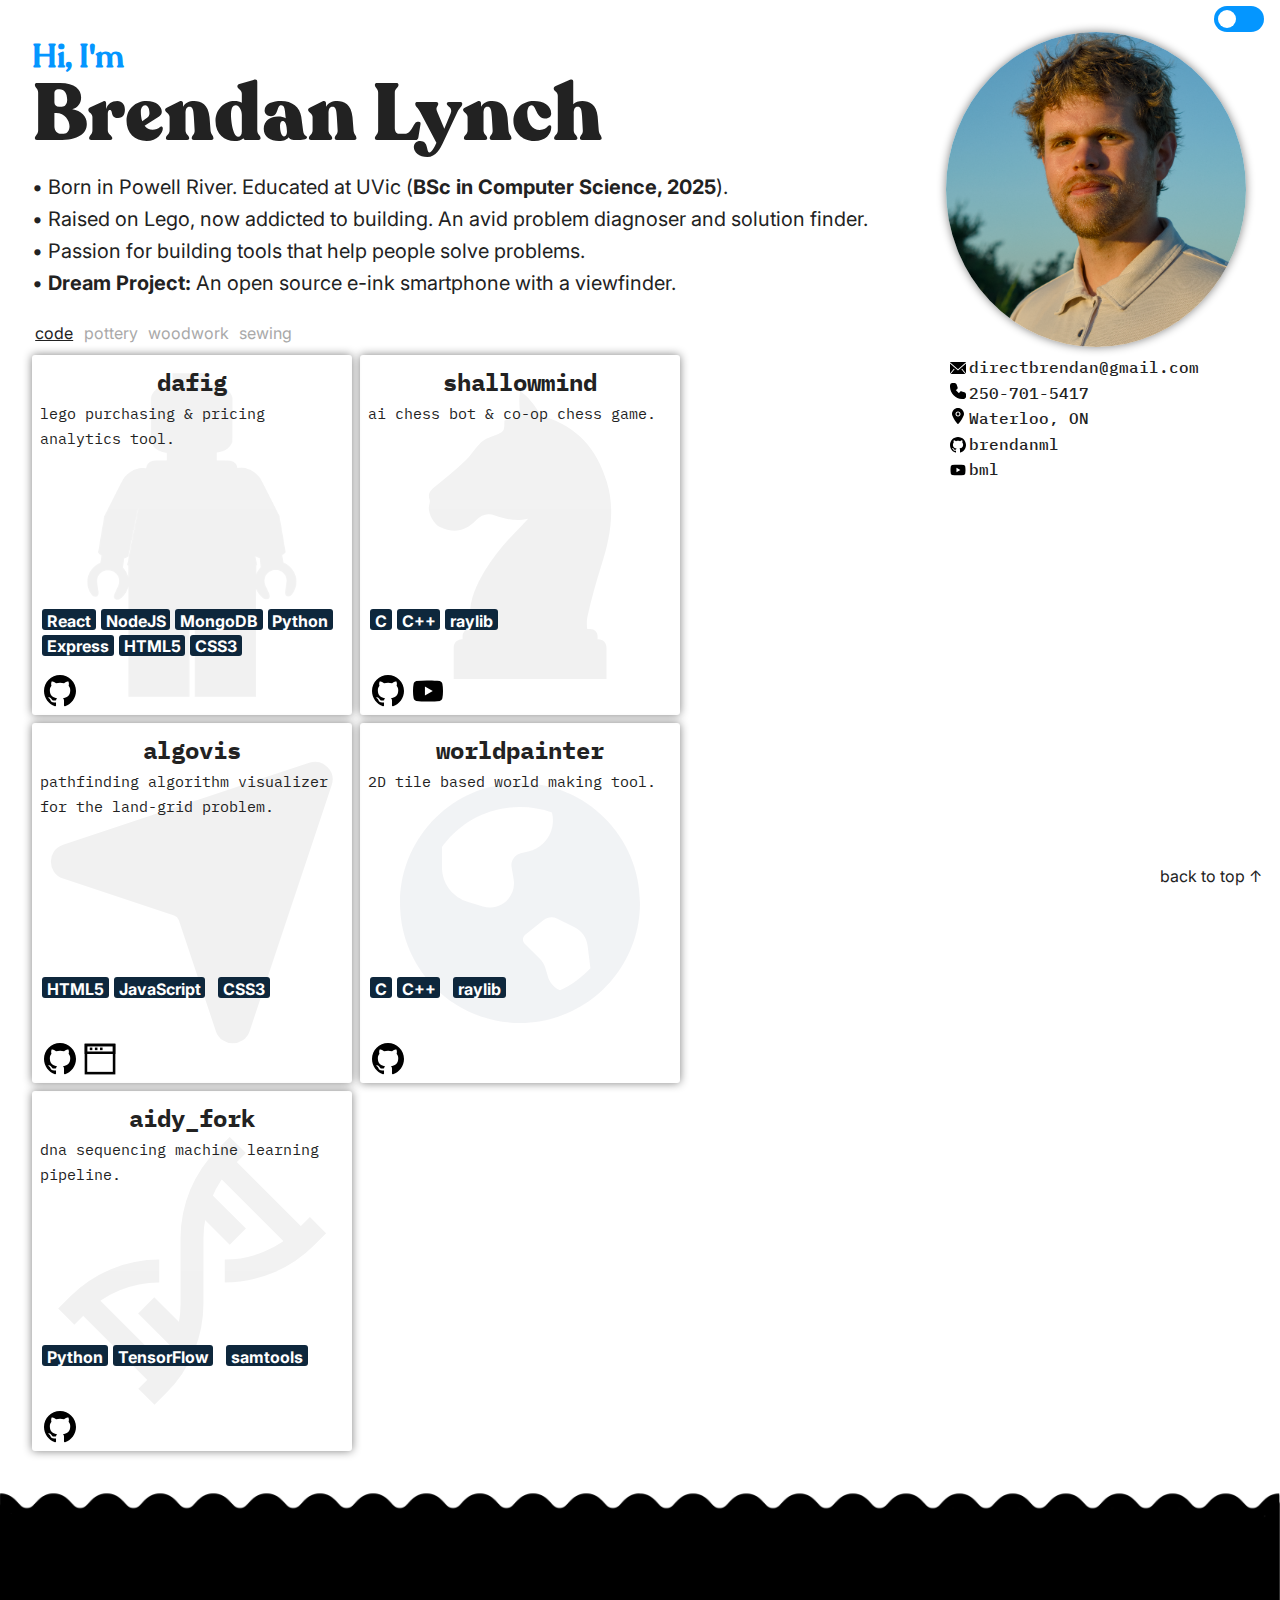
==== index.html @ 60962d6b "smaller profile image" ====
<!DOCTYPE html>
<html lang="en">
<head>
    <meta charset="UTF-8">
    <meta name="viewport" content="width=device-width, initial-scale=1.0">
    <title>Brendan Lynch</title>
    <link rel="stylesheet" href="./styles.css">
    <script src="script.js" defer></script>
</head>
<body>
    <nav>
        <div id="rhs">
            <label id="darkmode-switch" class="switch">
                <input type="checkbox" id="darkModeToggle">
                <span class="slider"></span>
            </label>
        </div>
    </nav>
    
    <main>
        <div class="content">
            <div id="lhs">
                <div>
                    <h4 class="hi-im">Hi, I'm</h4>  
                    <h1 class="name">Brendan Lynch</h1>
                    <p>&bull; Born in Powell River. Educated at UVic (<b>BSc in Computer Science, 2025</b>).</p>
                    <p>&bull; Raised on Lego, now addicted to building. An avid problem diagnoser and solution finder.</p>
                    <p>&bull; Passion for building tools that help people solve problems.</p>
                    <p>&bull; <b>Dream Project:</b> An open source e-ink smartphone with a viewfinder.</p>
                </div>
                <div id="filters">
                    <ul>
                        <li id="code" class="selected">code</li>
                        <li id="pottery">pottery</li>
                        <li id="woodwork">woodwork</li>
                        <li id="sewing">sewing</li>
                        <!-- <li id="photography">photography</li>
                        <li id="volunteering">volunteering</li>
                        <li id="travel">travel</li>
                        <li id="books">books</li> -->
                    </ul>
                </div>
            </div>
            <img class="headshot" src="assets/headshot2-small.png" alt="">
            <ul class="contact">
                <li class="clickable"><a href="mailto:directbrendan@gmail.com?subject=Job%20Interview%20Request">
                    <img class="contact-icon" src="assets/email.svg" alt="">directbrendan@gmail.com
                </a></li>
                <li class="">
                    <img class="contact-icon" src="assets/phone.svg" alt="">250-701-5417
                </li>
                <li class="">
                    <img class="contact-icon" src="assets/location.svg" alt="">Waterloo, ON
                </li>
                <li class="clickable"><a href="https://github.com/brendanml">
                    <img class="contact-icon" src="assets/github.svg" alt="">brendanml
                </a></li>
                <li class="clickable"><a href="https://www.youtube.com/@uhhbml">
                    <img class="contact-icon" src="assets/youtube.svg" alt="">bml
                </a></li>
            </ul>
            <div id="code-container" class="card-container active">
                <div id="dafig" class="card">
                    <div class="card-content">
                        <div>
                            <h3>dafig</h3>
                            <p>lego purchasing & pricing analytics tool.</p>
                        </div>
                        <div class="foot">
                            <ul class="tool-container">
                                <li class="tool">React</li>
                                <li class="tool">NodeJS</li>
                                <li class="tool">MongoDB</li>
                                <li class="tool">Python</li>
                                <li class="tool">Express</li>
                                <li class="tool">HTML5</li>
                                <li class="tool">CSS3</li>
                            </ul>
                            <ul class="external-links">
                                <li><a href="https://github.com/brendanml/dafig"><img class="link-icon" src="assets/github.svg" alt=""></a></li>
                                <!-- <li><img class="link-icon" src="assets/youtube.svg" alt=""></li> -->
                            </ul>
                        </div>
                    </div>
                    <img class="bg-img" src="assets/minfig.png" alt="">
                </div>
                <div id="shallowmind" class="card">
                    <div class="card-content">
                        <div>
                            <h3>shallowmind</h3>
                            <p>ai chess bot & co-op chess game.</p>
                        </div>
                        <div class="foot">
                            <ul class="tool-container">
                                <li class="tool">C</li>
                                <li class="tool">C++</li>
                                <li class="tool">raylib</li>
                            </ul>
                            <ul class="external-links">
                                <li><a href="https://github.com/brendanml/shallowmind"><img class="link-icon" src="assets/github.svg" alt=""></a></li>
                                <li><a href="https://www.youtube.com/watch?v=kNM1cPyCSfA&t=18s"><img class="link-icon" src="assets/youtube.svg" alt=""></a></li>
                            </ul>
                        </div>
                    </div>
                    <img class="bg-img" src="assets/chess.svg" alt="">
                </div>
                <div id="algovis" class="card">
                    <div class="card-content">
                        <div>
                            <h3>algovis</h3>
                            <p>pathfinding algorithm visualizer for the land-grid problem.</p>
                        </div>
                        <div class="foot">
                            <ul class="tool-container">
                                <li class="tool">HTML5</li>
                                <li class="tool">JavaScript<li>
                                <li class="tool">CSS3</li>
                            </ul>
                            <ul class="external-links">
                                <li><a href="https://github.com/brendanml/algovis"><img class="link-icon" src="assets/github.svg" alt=""></a></li>
                                <li><a href="https://brendanml.github.io/algovis/"><img class="link-icon" src="assets/website.svg" alt=""></a></li>
                                <!-- <li><img class="link-icon" src="assets/youtube.svg" alt=""></li> -->
                            </ul>
                        </div>
                    </div>
                    <img class="bg-img" src="assets/algovis.svg" alt="">
                </div>
                <div id="worldpainter" class="card">
                    <div class="card-content">
                        <div>
                            <h3>worldpainter</h3>
                            <p>2D tile based world making tool.</p>
                        </div>
                        <div class="foot">
                            <ul class="tool-container">
                                <li class="tool">C</li>
                                <li class="tool">C++<li>
                                <li class="tool">raylib</li>
                            </ul>
                            <ul class="external-links">
                                <li><a href="https://github.com/brendanml/worldpainter"><img class="link-icon" src="assets/github.svg" alt=""></a></li>
                                <!-- <li><img class="link-icon" src="assets/youtube.svg" alt=""></li> -->
                            </ul>
                        </div>
                    </div>
                    <img class="bg-img" src="assets/world.svg" alt="">
                </div>
                <div id="aidy" class="card">
                    <div class="card-content">
                        <div>
                            <h3>aidy_fork</h3>
                            <p>dna sequencing machine learning pipeline.</p>
                        </div>
                        <div class="foot">
                            <ul class="tool-container">
                                <li class="tool">Python</li>
                                <li class="tool">TensorFlow<li>
                                <li class="tool">samtools<li>
                            </ul>
                            <ul class="external-links">
                                <li><a href="https://github.com/brendanml/aidy_fork"><img class="link-icon" src="assets/github.svg" alt=""></a></li>
                                <!-- <li><img class="link-icon" src="assets/youtube.svg" alt=""></li> -->
                            </ul>
                        </div>
                    </div>
                    <img class="bg-img" src="assets/dna.svg" alt="">
                </div>
            
            </div>
                
            <div id="woodwork-container" class="card-container">
                <div class="card">
                    <div class="card-content">
                        <h3>kitchen cart</h3>
                        <p>A cart I made in summer 2023 with one broken arm.</p>
                    </div>
                    <img class="gram" src="assets/kitchen_cart.jpeg" alt="">
                </div>
            </div>
            <div id="sewing-container" class="card-container">
                <div class="card">
                    <div class="card-content">
                        <h3>tool roll</h3>
                        <p>a gift I made for my girlfriend.</p>
                    </div>
                    <img class="gram" src="assets/tool_roll.png" alt="">
                </div>
                <div class="card">
                    <div class="card-content">
                        <h3>tote bag</h3>
                        <p>my first project.</p>
                    </div>
                    <img class="gram" src="assets/tote.png" alt="">
                </div>
            </div>
            <div id="pottery-container" class="card-container">
                <div class="card">
                    <div class="card-content">
                        <h3>bowl</h3>
                        <p>Thrown on the wheel.</p>
                    </div>
                    <img class="gram" src="assets/bowl.png" alt="">
                </div>
                <div class="card">
                    <div class="card-content">
                        <h3>pitcher</h3>
                        <p>slab rolled, scored and slipped.</p>
                    </div>
                    <img class="gram" src="assets/pitcher.png" alt="">
                </div>
                <div class="card">
                    <div class="card-content">
                        <h3>duck</h3>
                        <p>double pinch pot.</p>
                    </div>
                    <img class="gram" src="assets/duck.png" alt="">
                </div>
                <div class="card">
                    <div class="card-content">
                        <h3>mug</h3>
                        <p>an attempt at "stoneware".</p>
                    </div>
                    <img class="gram" src="assets/mug.png" alt="">
                </div>
                <div class="card">
                    <div class="card-content">
                        <h3>mushroom pot</h3>
                        <p>my first completed project.</p>
                    </div>
                    <img class="gram" src="assets/mushroom.png" alt="">
                </div>
                <div class="card">
                    <div class="card-content">
                        <h3>dish tool holder</h3>
                        <p>stylish with utility.</p>
                    </div>
                    <img class="gram" src="assets/dishtool.png" alt="">
                </div>
            </div>
            <div id="photography-container" class="card-container">
                <div class="card">
                    <h3>dafig</h3>
                    <p>Lego purchasing & pricing analytics tool.</p>
                </div>
            </div>
            <div id="volunteering-container" class="card-container">
                <div class="card">
                    <h3>dafig</h3>
                    <p>Lego purchasing & pricing analytics tool.</p>
                </div>
            <div id="travel-container" class="card-container">
                <div class="card">
                    <h3>dafig</h3>
                    <p>Lego purchasing & pricing analytics tool.</p>
                </div>
            </div>
            <div id="books-container" class="card-container">
                <div class="card">
                    <h3>dafig</h3>
                    <p>Lego purchasing & pricing analytics tool.</p>
                </div>
            </div>
        </div>
        
        <div id="back-to-top">
            back to top &#8593
        </div>
    </main>
    <img class="waves" src="assets/waves.svg" alt="">
    <!-- <div class="stomach">
        <h1>Brendan Lynch</h1>
        <div class="section intro">
            <h2>Me in 10 seconds</h2>
            <ul>
                <li>I've worked as a letter carrier and a furniture maker.</li>
                <li>I'm driven by building. Woodwork, sewing, pottery, and programming.</li>
                <li>Born in Powell River and raised in the Cowichan Valley. I now live in beautiful Victoria, BC</li>
            </ul>
        </div>
        <div class="section">
            <h2>Want to know more??</h2>
        </div>
        <div class="section">
            <h2>what I'm doing now</h2>
        </div>
    </div>
    <div class="foot"></div> -->
</body>
</html>
---- styles.css ----
@import url('https://fonts.googleapis.com/css2?family=Inter:ital,opsz,wght@0,14..32,100..900;1,14..32,100..900&display=swap');
@import url('https://fonts.googleapis.com/css2?family=IBM+Plex+Mono:ital,wght@0,100;0,200;0,300;0,400;0,500;0,600;0,700;1,100;1,200;1,300;1,400;1,500;1,600;1,700&family=Inter:ital,opsz,wght@0,14..32,100..900;1,14..32,100..900&display=swap');
@font-face {
  font-family: 'Recoleta-Light';
  src: url('fonts/Recoleta\ Light.otf') format('opentype'); 
  font-weight: normal;
  font-style: normal;
}
@font-face {
  font-family: 'Recoleta-Black';
  src: url('fonts/Recoleta\ Black.otf') format('opentype'); 
  font-weight: normal;
  font-style: normal;
}
@font-face {
  font-family: 'Recoleta-Medium';
  src: url('fonts/Recoleta\ Medium.otf') format('opentype'); 
  font-weight: normal;
  font-style: normal;
}

   :root {
    /* Colors */
    --bg-color: #ffffff;
    --text-color: #222222;
    --accent-color: #0496FF;
    --accent-color-two: #0E273C;
    --shadow-color: grey;
    
    /* Typography */
    --font-primary: 'Inter', sans-serif;
    --font-secondary: "IBM Plex Mono", serif;
    --font-heading-light: 'Recoleta-Light', serif;
    --font-heading-medium: 'Recoleta-Medium', serif;
    --font-heading-bold: 'Recoleta-Black', serif;
    --font-size-base: 16px;
    --line-height-base: 1.6;
    --bg-filter: brightness(1);
    --bg-filter-dark: brightness(1);
    
    /* Misc */
    --border-radius: 3px; /* Global radius for buttons, cards, etc. */
    --nav-height: 2rem;
    --content-margin: 2rem;
    --grid-gap: .5rem;
  }
  /* Dark mode */
  .dark-mode {
    --bg-color: #1e1b1b;
    --text-color: #ffffff;
    --accent-color: #A167A5;
    --accent-color-two: #254a69;
    --shadow-color: rgb(72, 70, 70);
    --bg-filter: invert(88.1%) hue-rotate(90deg);
    --bg-filter-dark: invert(20%);
  }
  
  
  /* ---------------------------
     2) Reset / Base Styles
     --------------------------- */
  * {
    margin: 0;
    padding: 0;
    box-sizing: border-box;
  }
  
  html {
    font-size: 100%; /* 16px by default in most browsers */
  }
  
  body {
    background-color: var(--color-bg);
    color: var(--color-text);
    font-family: var(--font--primary);
    font-size: var(--font-size-base);
    line-height: var(--line-height-base);
    margin: 0;
    padding: 0;
  }
  
  /* ---------------------------
     3) Typography
     --------------------------- */
  h1, h2, h3, h4, h5, h6 {
    font-weight: 700; /* Bold headings */
    margin-bottom: 0.5em;
  }
  
  p {
    font-size: clamp(16px, 2vw, 20px);
  }

  b, strong {
    font-weight: bold;
    font-size: inherit; /* Prevents size changes */
  }


  


  ul, li {
    margin: 0;
    padding: 0;
  }
  
  
  a {
    color: var(--color-accent);
    text-decoration: none;
    transition: color 0.2s;
  }
  
  /* ---------------------------
     4) Utility Classes
     --------------------------- */
  
  /* Center a container with fixed width */
  .container {
    max-width: 800px; /* Adjust to preference */
    margin: 0 auto;
    padding: 1rem;
  }
  
  /* Simple button style */
  .btn {
    display: inline-block;
    padding: 0.5rem 1rem;
    background-color: var(--color-accent);
    color: #fff;
    border: none;
    border-radius: var(--border-radius);
    cursor: pointer;
    font: inherit;
    text-decoration: none;
    transition: background-color 0.2s;
  }
  
  .btn:hover {
    background-color: darken(var(--color-accent), 10%);
  }
  
  /* Basic footer at the bottom */
  footer {
    text-align: center;
    padding: 1rem 0;
    border-top: 1px solid #ddd;
    margin-top: 2rem;
    font-size: 0.9rem;
    color: #777;
  }

  /* MY STYLICS */
  
  body {
    font-family: var(--font-primary);
    display: grid;
    background-color: var(--bg-color);
    color: var(--text-color);
    transition: background 0.3s ease, color 0.3s ease;
 }



/* DARK MODE SWITCH */
.switch {
  position: relative;
  display: inline-block;
  width: 50px;
  height: 26px;
}

/* Hide default checkbox */
.switch input {
  opacity: 0;
  width: 0;
  height: 0;
}

/* Slider (switch appearance) */
.slider {
  position: absolute;
  cursor: pointer;
  top: 0;
  left: 0;
  right: 0;
  bottom: 0;
  background-color: var(--accent-color);
  border-radius: 14px;
  transition: 0.3s;
}

/* Circle inside the slider */
.slider::before {
  content: "";
  position: absolute;
  width: 18px;
  height: 18px;
  left: 4px;
  bottom: 4px;
  background-color: white;
  border-radius: 50%;
  transition: 0.3s;
}

/* Move toggle when checked */
input:checked + .slider {
  background-color: var(--accent-color);
}

input:checked + .slider::before {
  transform: translateX(24px);
}


/* NAV STUFF */

nav {
  display: grid;
  grid-template-columns: 1fr 1fr;
  align-items: end;
  height: var(--nav-height);
}

#rhs {
  grid-column: 2;
  display: flex;
  flex-direction: row;
  justify-content: flex-end;
  align-items: center;
}

nav h2 {
  line-height: .5;
  width: max-content;
  /* font-family: var(--font-heading-light); */
  font-weight: normal;
  margin: 0;
  padding: 0;
  font-size: 1rem;
  line-height: .3;
}

nav div {
  align-items: end;
  padding: 0rem 1rem;
}

#toggle-content:hover {
  cursor: pointer;
  text-decoration: underline;
}

.contact {
  grid-row: 2;
  grid-column: 2;
  font-weight: 500;
  font-family: var(--font-secondary);
}

.contact li{
  color: var(--text-color);
}

.contact a {
  display: flex;
  flex-direction: row;
  align-items: center;
}

.contact-icon {
  width: 16px;
  margin-right: 3px;
  filter: var(--bg-filter);
}

.contact .clickable:hover {
  cursor: pointer;
  text-decoration: underline;
}

/* intro */

.headshot {
  max-width: 300px;
  border-radius: 50%;
  grid-column: 2;
  align-self: flex-start;
  justify-self: flex-start;
  /* border: 1px solid black; */
  /* box-shadow: 1 1 1; */
  box-shadow: 0 0 10px var(--shadow-color);
}

#lhs {
  display: flex;
  flex-direction: column;
  justify-content: space-between;
  height: 100%;
}


.hi-im {
  font-family: var(--font-heading-medium);
  color: var(--accent-color);
  font-size: 2rem;
  padding: 0;
  margin: 0;
  /* line-height: 6rem; */

}

.name {
  font-family: var(--font-heading-bold);
  font-size: 5rem;
  line-height: 4rem;
  margin-bottom: 1.5rem;
}

h1 {
  font-weight: 100;
  font-family: var(--font-heading-bold);
  font-size: 5rem;
  padding: 0;
  margin: 0;
  text-align: left;
}


/* MAIN CONTENT */


.content {
  display: grid;
  grid-template-columns: 3fr 1fr;
  align-items: start;
  margin: 0 var(--content-margin);
  gap: var(--grid-gap);
}

.card-container {
  display: none;
}

.card-container.active {
  display: flex;
  grid-row: 2;
  grid-column: 1;
  flex-direction: row;
  flex-wrap: wrap;
  gap: var(--grid-gap);
  width: 100%; /* Ensure it stays inside its grid cell */
}


.card title {
  display: inline-block;
}
.card {
  width: 320px;
  height: 360px;
  position: relative; /* Ensures the image is positioned within */
  /* border: 1px solid black; */
  border-radius: var(--border-radius);
  box-shadow: 0 0 10px var(--shadow-color);
  box-sizing: border-box;
  overflow: hidden;
}

.card .bg-img {
  position: absolute;
  top: 50%;
  left: 50%;
  transform: translate(-50%, -50%);
  width: auto;
  height: auto;
  max-width: 90%;
  max-height: 90%;
  opacity: 5%;
  object-fit: contain;
  filter: var(--bg-filter);
  z-index: -1;
}

.card .gram {
  opacity: 100%;
  max-width: 100%;
  max-height: 100%;
  position: absolute;
  top: 50%;
  left: 50%;
  transform: translate(-50%, -50%);
  width: 100%;
  height: 100%;
  object-fit: cover;
}

.card .card-content {
  display: flex;
  flex-direction: column;
  height: 100%;
  justify-content: space-between;
  padding: .5rem;;
}

.foot {
  position: absolute;
  top: 70%;
  display: flex;
  height: 30%;
  flex-direction: column;
  justify-content: space-between;
}

.gram:hover {
  opacity: 10%;
}



.card h3 {
  font-family: var(--font-secondary);
  font-size: 1.5rem;
  margin: 0;
  padding: 0;
  text-align: center;
}

.card p {
  font-size: .95rem;
  font-family: var(--font-secondary);
}

/* #dafig img:hover {
  cursor: pointer;
  content: url('assets/dafig.png');
  opacity: 100%;
  height: 100%;
  width: 100%;
} */

.tool-container {
  width: 100%;
  display: flex;
  flex-wrap: wrap;
  margin-bottom: .5rem;
}

.tool {
  display: inline;
  padding: .2rem 0.3rem 0 0.3rem;
  line-height: 1.1rem;
  margin: 0.15rem;
  font-weight: bold;
  border-radius: 3px;
  background-color: var(--accent-color-two);
  color: white;
}


#filters {
  text-align: left; /* Moves text left */
  padding: 0;
  margin: 0;
  width: 100%;
}


#filters ul,li {
  list-style-type: none;
  padding: 0; /* Remove default browser padding */
  margin: 0; /* Extra safety */
  width: max-content;
  padding: 0px 4px;
  list-style-position: inside; /* Ensures the bullet points are inside the box */
  color: darkgrey;
}

#filters li{
  display: inline-block;
  width: auto;
  padding: 0 .2rem;
  margin: 0;
}

#filters ul {
  padding: 0;
  margin: 0;
}

#filters li:hover {
  cursor: pointer;
  color: var(--text-color);
}

.selected {
  text-decoration: underline;
  color: var(--text-color);
  margin: 0;
  padding: 0;
  /* border: 1px solid black;
  border-radius: 5px; */
}

#back-to-top {
  position: fixed;
  bottom: 10px;
  right: 10px;
  cursor: pointer;
  padding: 0 .5rem;
  background-color: var(--bg-color);
  color: var(--text-color);
}

#back-to-top:hover {
  text-decoration: underline;
}


/* LINKS */

.external-links  {
  display: flex;
  flex-direction: row;
}

.link-icon {
  width: 32px;
  cursor: pointer;
  filter: var(--bg-filter);
  /* change z axis */
}

.waves {
  margin-top: 2rem;
  width: 100%;
  filter: var(--bg-filter-dark);
  z-index: -1;
}
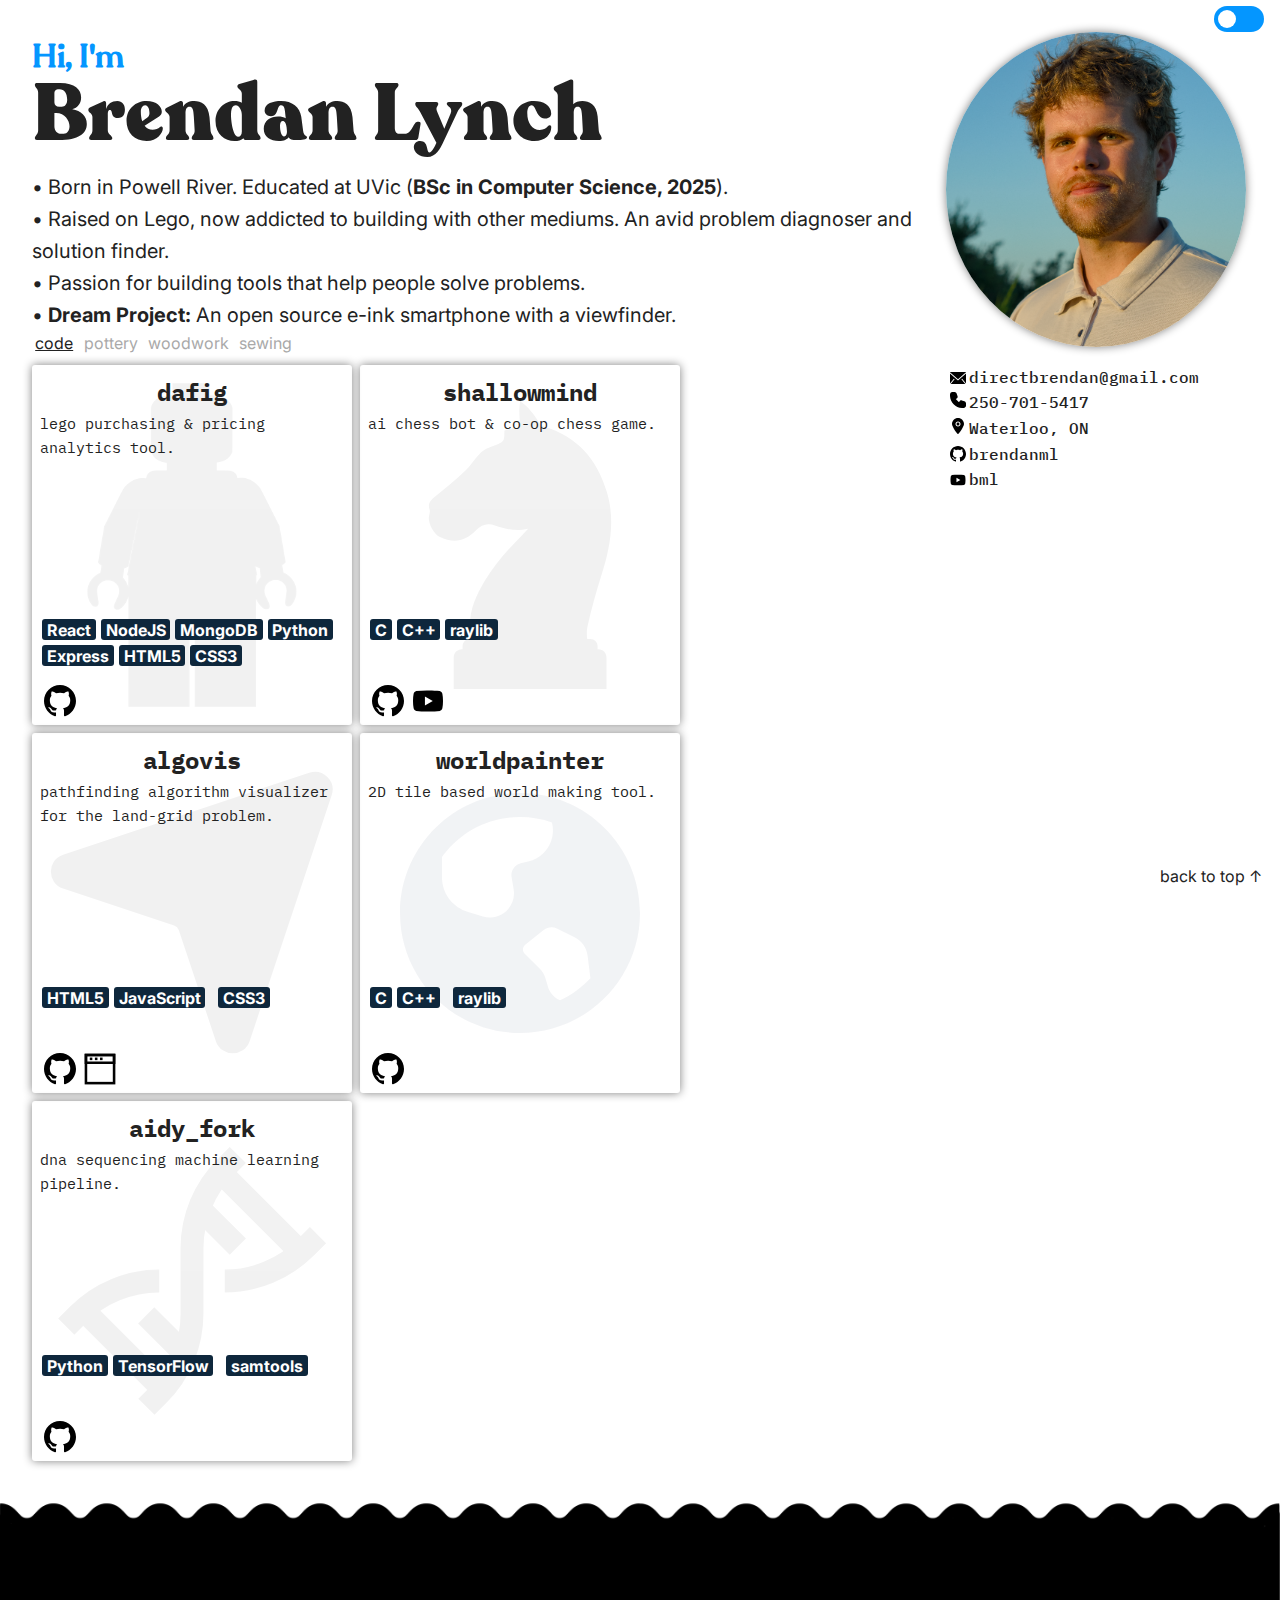
==== commit b17f39c5: "updated youtube timestamp, intro paragraph" ====
--- a/index.html
+++ b/index.html
@@ -6,6 +6,8 @@
     <title>Brendan Lynch</title>
     <link rel="stylesheet" href="./styles.css">
     <script src="script.js" defer></script>
+    <link rel="icon" href="/assets/duck-favi.png" type="image/x-icon">
+    <link rel="shortcut icon" href="/assets/duck-favi.png" type="image/x-icon">
 </head>
 <body>
     <nav>
@@ -24,7 +26,7 @@
                     <h4 class="hi-im">Hi, I'm</h4>  
                     <h1 class="name">Brendan Lynch</h1>
                     <p>&bull; Born in Powell River. Educated at UVic (<b>BSc in Computer Science, 2025</b>).</p>
-                    <p>&bull; Raised on Lego, now addicted to building. An avid problem diagnoser and solution finder.</p>
+                    <p>&bull; Raised on Lego, now addicted to building with other mediums. An avid problem diagnoser and solution finder.</p>
                     <p>&bull; Passion for building tools that help people solve problems.</p>
                     <p>&bull; <b>Dream Project:</b> An open source e-ink smartphone with a viewfinder.</p>
                 </div>
@@ -41,7 +43,7 @@
                     </ul>
                 </div>
             </div>
-            <img class="headshot" src="assets/headshot2-small.png" alt="">
+            <img class="headshot" src="assets/headshot-small.png" alt="">
             <ul class="contact">
                 <li class="clickable"><a href="mailto:directbrendan@gmail.com?subject=Job%20Interview%20Request">
                     <img class="contact-icon" src="assets/email.svg" alt="">directbrendan@gmail.com
@@ -98,7 +100,7 @@
                             </ul>
                             <ul class="external-links">
                                 <li><a href="https://github.com/brendanml/shallowmind"><img class="link-icon" src="assets/github.svg" alt=""></a></li>
-                                <li><a href="https://www.youtube.com/watch?v=kNM1cPyCSfA&t=18s"><img class="link-icon" src="assets/youtube.svg" alt=""></a></li>
+                                <li><a href="https://www.youtube.com/watch?v=kNM1cPyCSfA"><img class="link-icon" src="assets/youtube.svg" alt=""></a></li>
                             </ul>
                         </div>
                     </div>
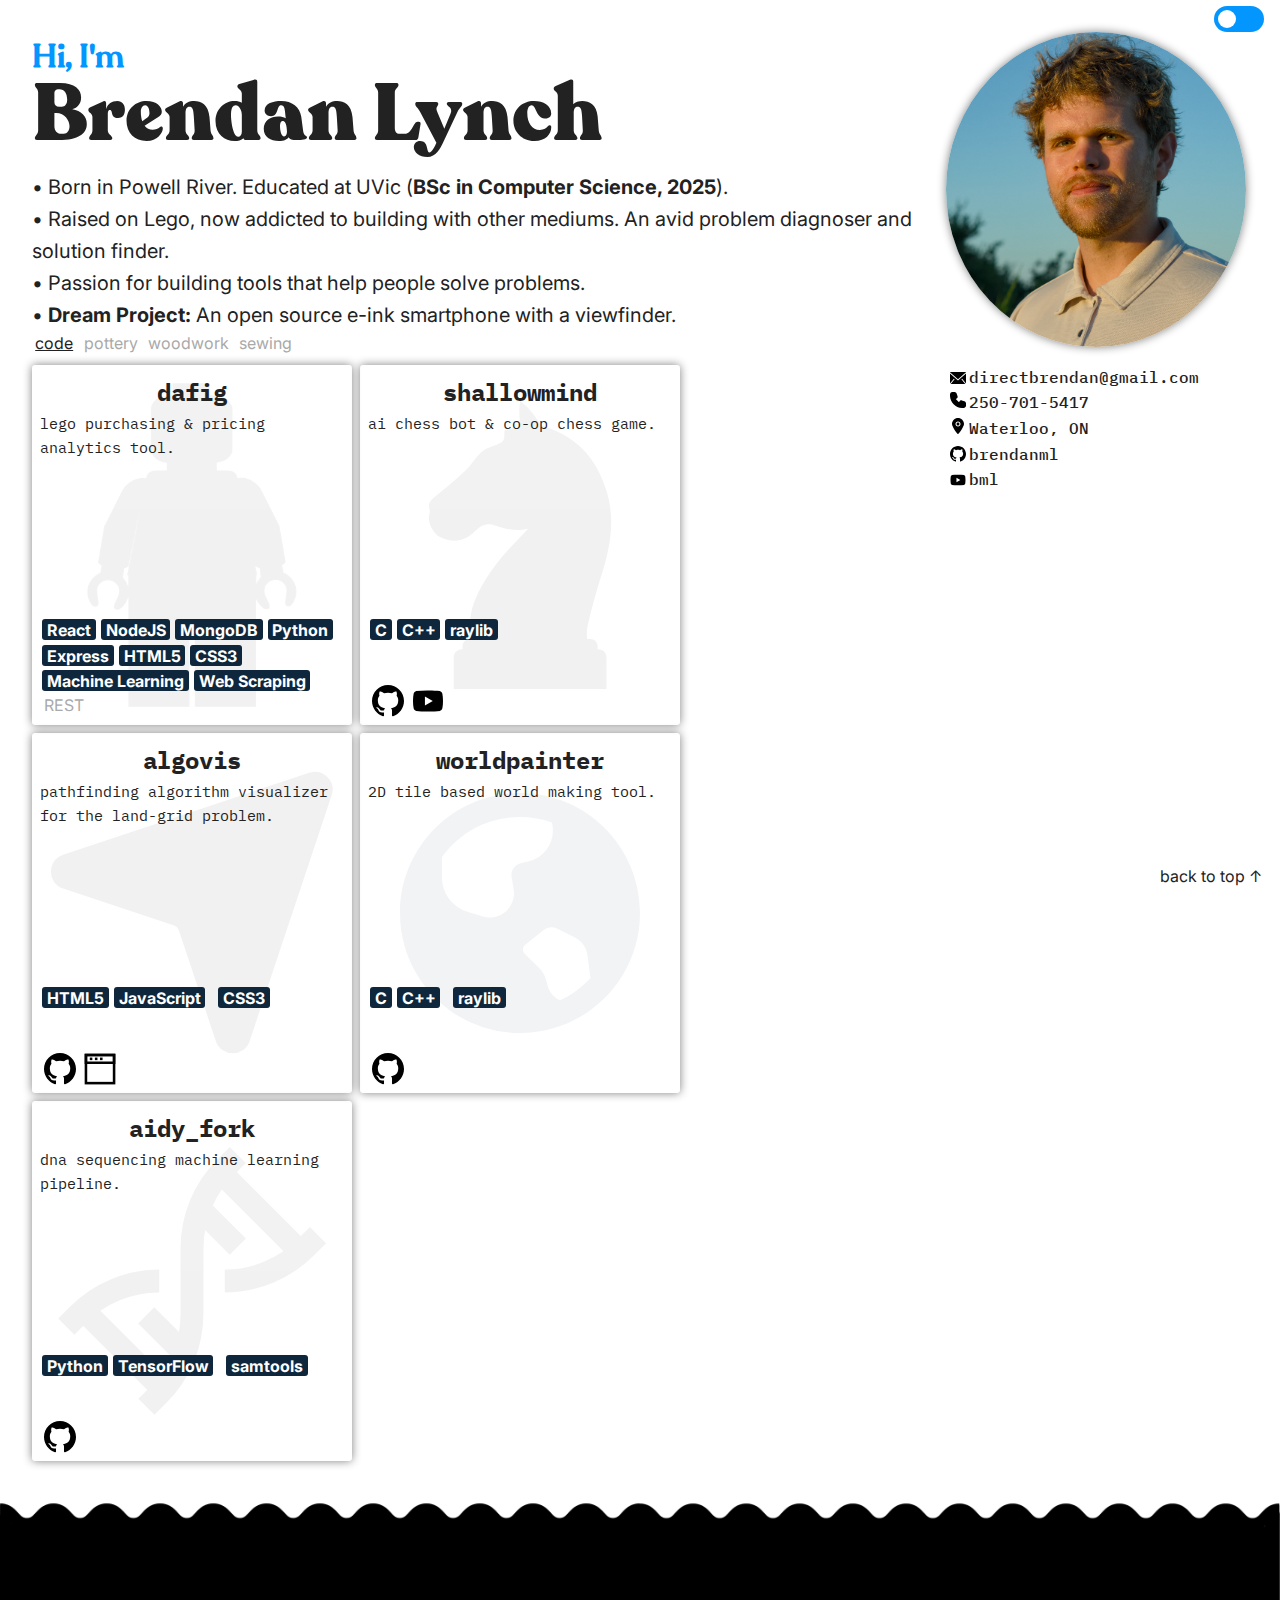
==== commit c324bde1: "updated skills for projects" ====
--- a/index.html
+++ b/index.html
@@ -3,7 +3,7 @@
 <head>
     <meta charset="UTF-8">
     <meta name="viewport" content="width=device-width, initial-scale=1.0">
-    <title>Brendan Lynch</title>
+    <title>brendanml</title>
     <link rel="stylesheet" href="./styles.css">
     <script src="script.js" defer></script>
     <link rel="icon" href="/assets/duck-favi.png" type="image/x-icon">
@@ -77,6 +77,9 @@
                                 <li class="tool">Express</li>
                                 <li class="tool">HTML5</li>
                                 <li class="tool">CSS3</li>
+                                <li class="tool">Machine Learning</li>
+                                <li class="tool">Web Scraping</li>
+                                <li>REST</li>
                             </ul>
                             <ul class="external-links">
                                 <li><a href="https://github.com/brendanml/dafig"><img class="link-icon" src="assets/github.svg" alt=""></a></li>
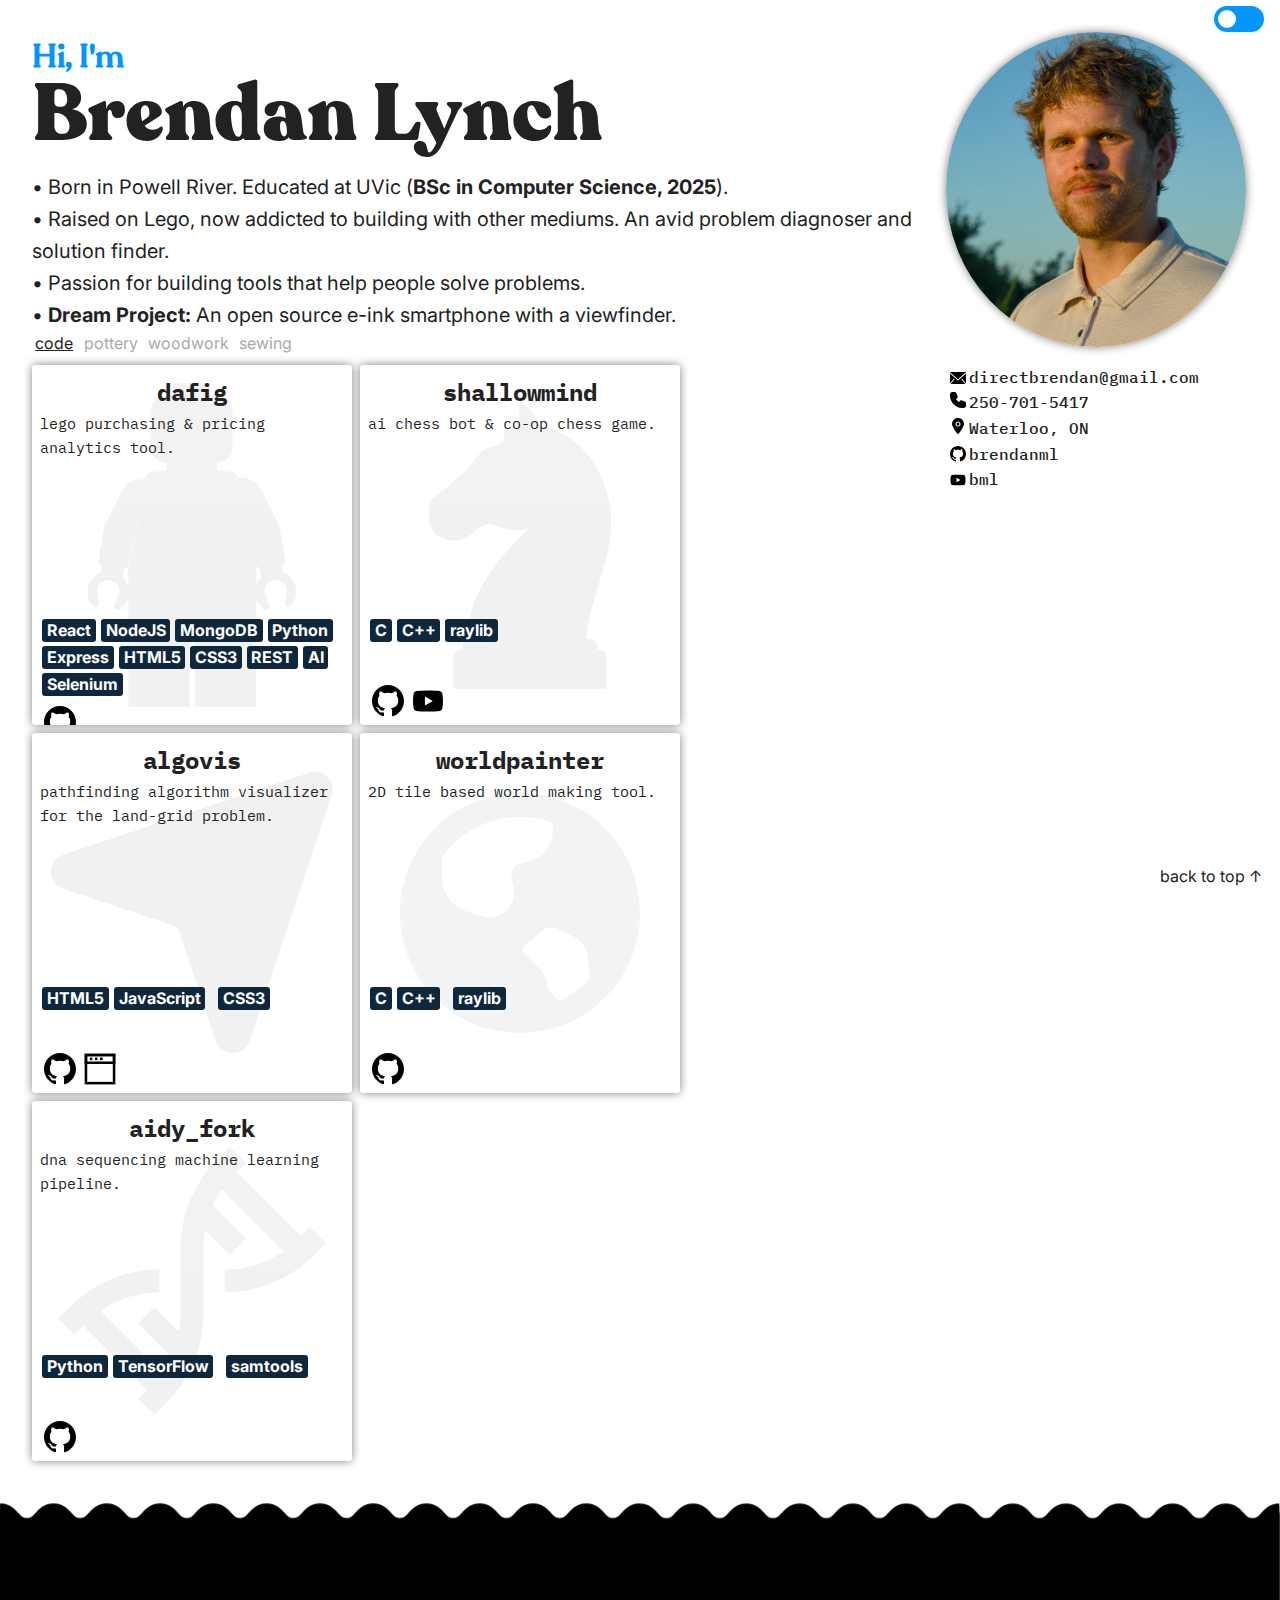
==== commit 69dd11e3: "tool styling" ====
--- a/index.html
+++ b/index.html
@@ -77,9 +77,9 @@
                                 <li class="tool">Express</li>
                                 <li class="tool">HTML5</li>
                                 <li class="tool">CSS3</li>
-                                <li class="tool">Machine Learning</li>
-                                <li class="tool">Web Scraping</li>
-                                <li>REST</li>
+                                <li class="tool">REST</li>
+                                <li class="tool">AI</li>
+                                <li class="tool">Selenium</li>
                             </ul>
                             <ul class="external-links">
                                 <li><a href="https://github.com/brendanml/dafig"><img class="link-icon" src="assets/github.svg" alt=""></a></li>
--- a/styles.css
+++ b/styles.css
@@ -449,7 +449,7 @@
 
 .tool {
   display: inline;
-  padding: .2rem 0.3rem 0 0.3rem;
+  padding: .18rem 0.3rem .12rem 0.3rem;
   line-height: 1.1rem;
   margin: 0.15rem;
   font-weight: bold;
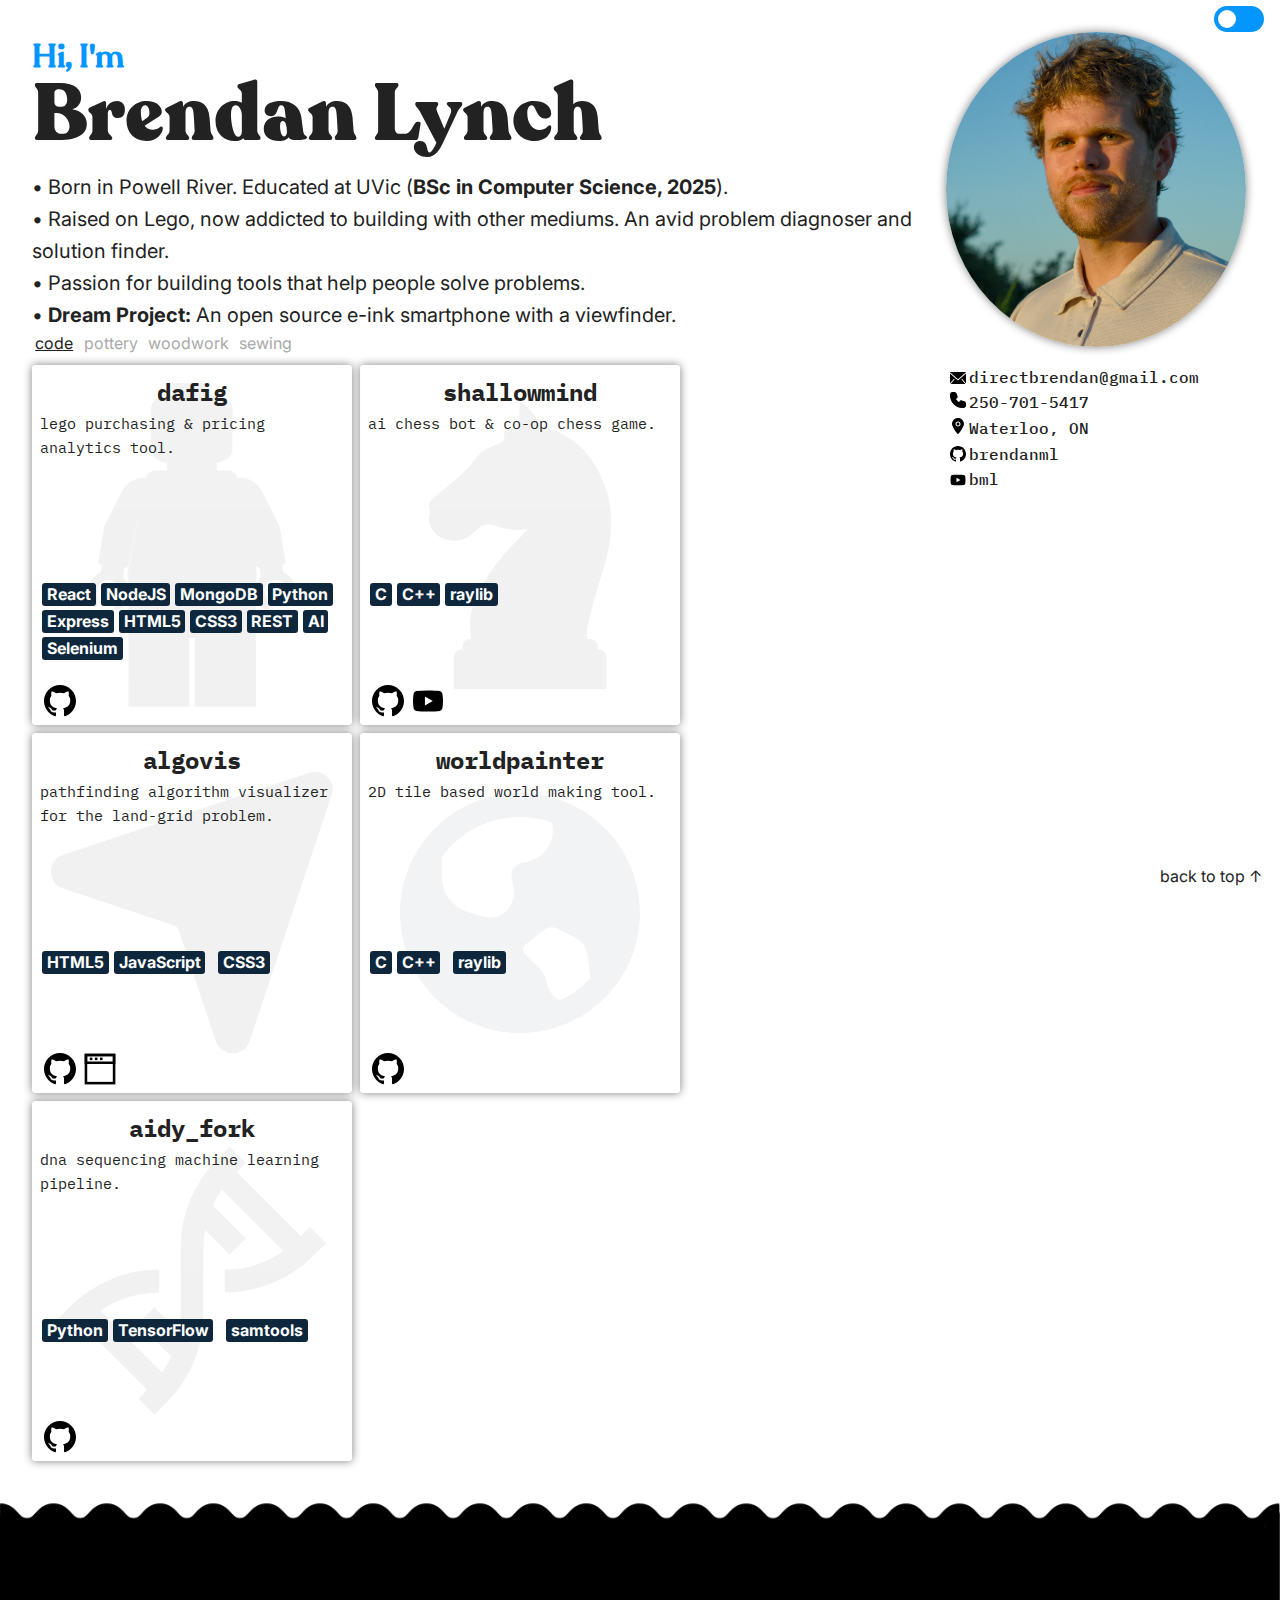
==== commit ded57c5f: "added phone support" ====
--- a/index.html
+++ b/index.html
@@ -272,6 +272,23 @@
         </div>
     </main>
     <img class="waves" src="assets/waves.svg" alt="">
+    <ul class="contact-bottom">
+        <li class="clickable"><a href="mailto:directbrendan@gmail.com?subject=Job%20Interview%20Request">
+            <img class="contact-icon" src="assets/email.svg" alt="">directbrendan@gmail.com
+        </a></li>
+        <li class="">
+            <img class="contact-icon" src="assets/phone.svg" alt="">250-701-5417
+        </li>
+        <li class="">
+            <img class="contact-icon" src="assets/location.svg" alt="">Waterloo, ON
+        </li>
+        <li class="clickable"><a href="https://github.com/brendanml">
+            <img class="contact-icon" src="assets/github.svg" alt="">brendanml
+        </a></li>
+        <li class="clickable"><a href="https://www.youtube.com/@uhhbml">
+            <img class="contact-icon" src="assets/youtube.svg" alt="">bml
+        </a></li>
+    </ul>
     <!-- <div class="stomach">
         <h1>Brendan Lynch</h1>
         <div class="section intro">
--- a/styles.css
+++ b/styles.css
@@ -1,3 +1,5 @@
+
+
 @import url('https://fonts.googleapis.com/css2?family=Inter:ital,opsz,wght@0,14..32,100..900;1,14..32,100..900&display=swap');
 @import url('https://fonts.googleapis.com/css2?family=IBM+Plex+Mono:ital,wght@0,100;0,200;0,300;0,400;0,500;0,600;0,700;1,100;1,200;1,300;1,400;1,500;1,600;1,700&family=Inter:ital,opsz,wght@0,14..32,100..900;1,14..32,100..900&display=swap');
 @font-face {
@@ -23,8 +25,10 @@
     /* Colors */
     --bg-color: #ffffff;
     --text-color: #222222;
+    --text-color-bottom: #ffffff;
     --accent-color: #0496FF;
     --accent-color-two: #0E273C;
+    --bottom-color: black;
     --shadow-color: grey;
     
     /* Typography */
@@ -37,6 +41,7 @@
     --line-height-base: 1.6;
     --bg-filter: brightness(1);
     --bg-filter-dark: brightness(1);
+    --bottom-filter: invert(88.1%) hue-rotate(90deg);
     
     /* Misc */
     --border-radius: 3px; /* Global radius for buttons, cards, etc. */
@@ -48,11 +53,76 @@
   .dark-mode {
     --bg-color: #1e1b1b;
     --text-color: #ffffff;
+    --bottom-color: #333333;
+    --text-color-bottom: #ffffff;
     --accent-color: #A167A5;
     --accent-color-two: #254a69;
     --shadow-color: rgb(72, 70, 70);
     --bg-filter: invert(88.1%) hue-rotate(90deg);
     --bg-filter-dark: invert(20%);
+    --bottom-filter: invert(88.1%) hue-rotate(90deg);
+  }
+
+  @media only screen and (max-width: 430px) {
+
+
+    .headshot {
+      width: 80px;
+      top: 80px;
+      right: 10px;
+      position: absolute;
+      justify-self: flex-end;
+      align-self: flex-start;
+      z-index: -1;
+    }
+  
+    .name {
+      font-size: 4rem !important;
+      line-height: 3.2rem !important;
+    }
+    /* .contact li > *:not(img) {
+        display: none;
+    } */
+
+    .contact {
+      display: none;
+    }
+
+    #darkmode-switch {
+      display: absolute;
+      top: 35px;
+      right: 10px;
+    }
+
+    nav {
+      height: .1rem;
+    }
+  
+    .contact-bottom {
+      display: flex !important;
+      flex-direction: column;
+      flex-wrap: wrap;
+      background-color: var(--bottom-color) !important;
+      padding-bottom: 1rem;
+      padding-left: .5rem;
+    }
+
+    .contact-bottom img {
+      filter: var(--bottom-filter) !important;
+    }
+    
+    .contact-bottom li {
+      color: var(--text-color-bottom) !important;
+      pad: .2rem;
+      font-family: var(--font-secondary) !important;
+    }
+  
+    .waves {
+      width: 120%;
+      z-index: -1;
+      margin: 0;
+    }
+  
   }
   
   
@@ -63,6 +133,10 @@
     margin: 0;
     padding: 0;
     box-sizing: border-box;
+  }
+
+  .contact-bottom {
+    display: none;
   }
   
   html {
@@ -406,9 +480,9 @@
 
 .foot {
   position: absolute;
-  top: 70%;
-  display: flex;
-  height: 30%;
+  top: 60%;
+  display: flex;
+  height: 40%;
   flex-direction: column;
   justify-content: space-between;
 }
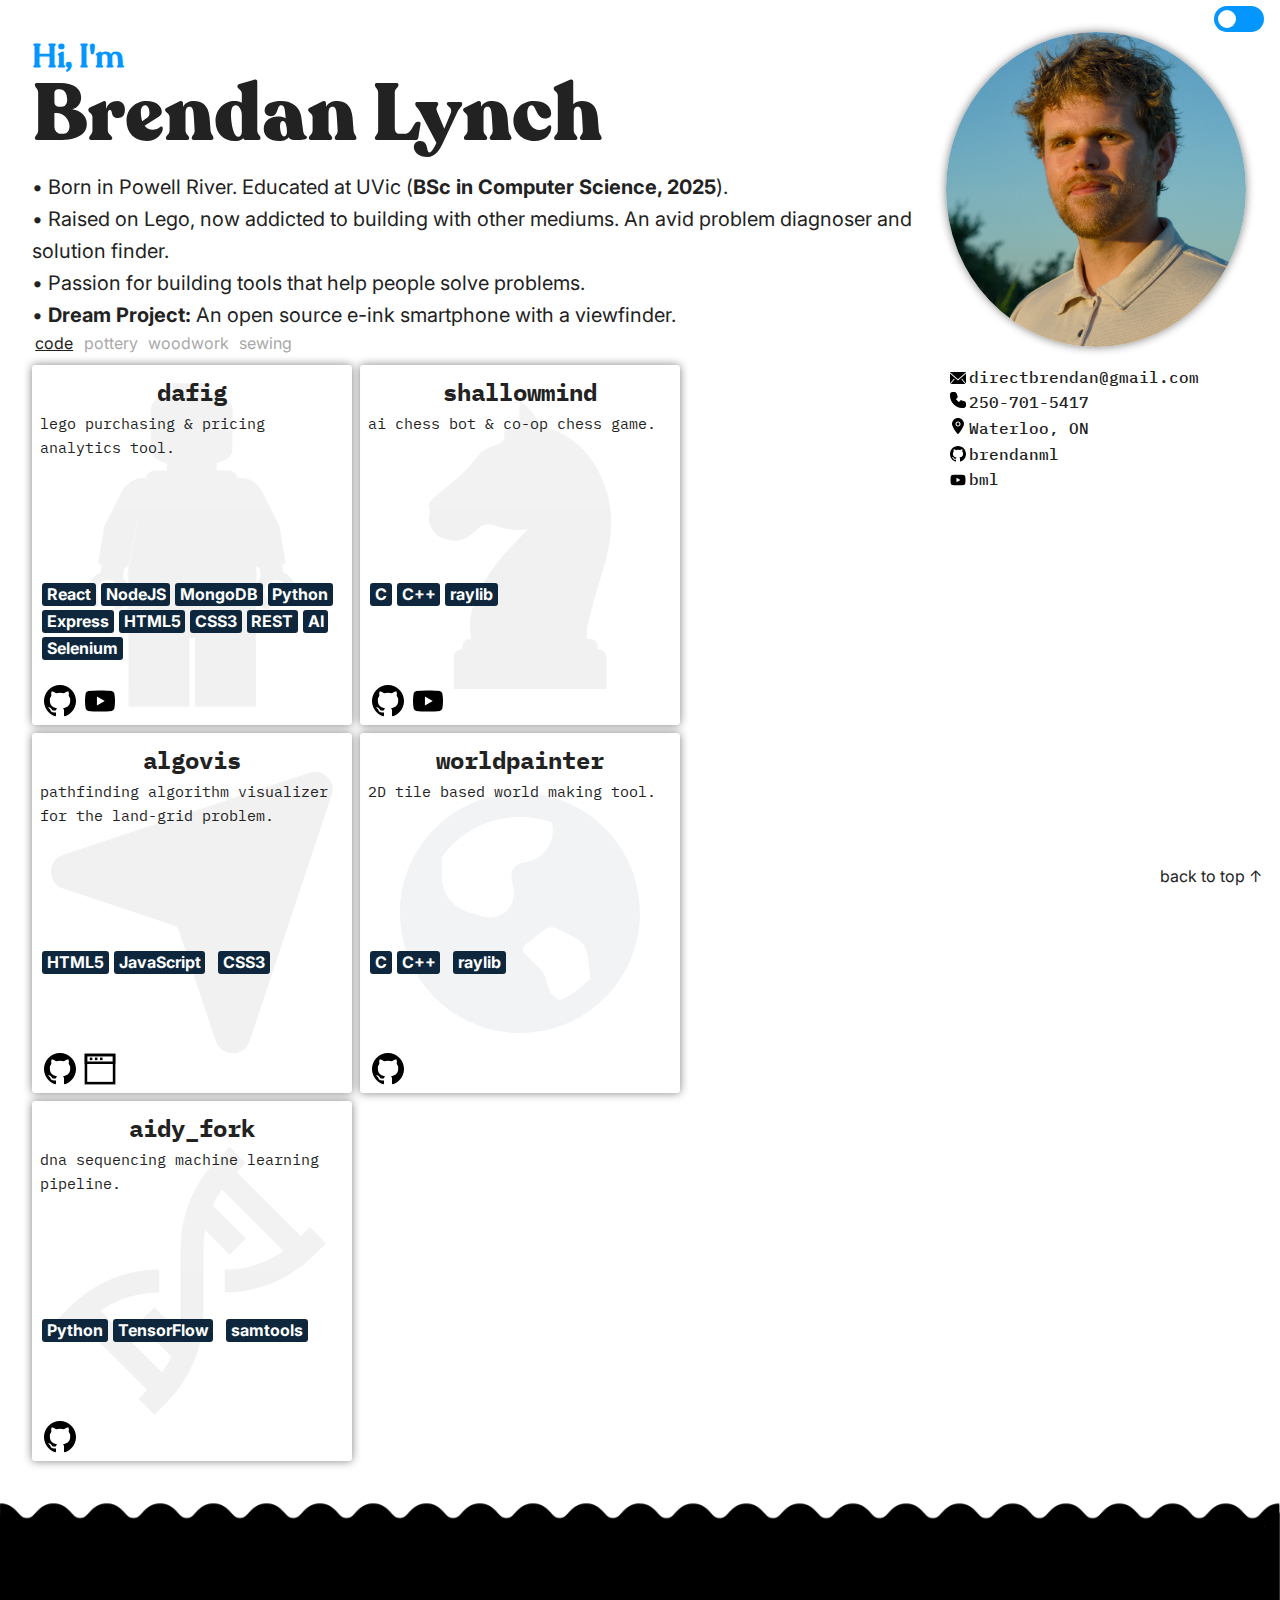
==== commit 480470c8: "added link to dafig video" ====
--- a/index.html
+++ b/index.html
@@ -83,7 +83,7 @@
                             </ul>
                             <ul class="external-links">
                                 <li><a href="https://github.com/brendanml/dafig"><img class="link-icon" src="assets/github.svg" alt=""></a></li>
-                                <!-- <li><img class="link-icon" src="assets/youtube.svg" alt=""></li> -->
+                                <li><a href="https://youtu.be/ACdeKkc9W3Q"><img class="link-icon" src="assets/youtube.svg" alt=""></a></li>
                             </ul>
                         </div>
                     </div>
--- a/styles.css
+++ b/styles.css
@@ -63,7 +63,7 @@
     --bottom-filter: invert(88.1%) hue-rotate(90deg);
   }
 
-  @media only screen and (max-width: 430px) {
+  @media only screen and (max-width: 700px) {
 
 
     .headshot {
